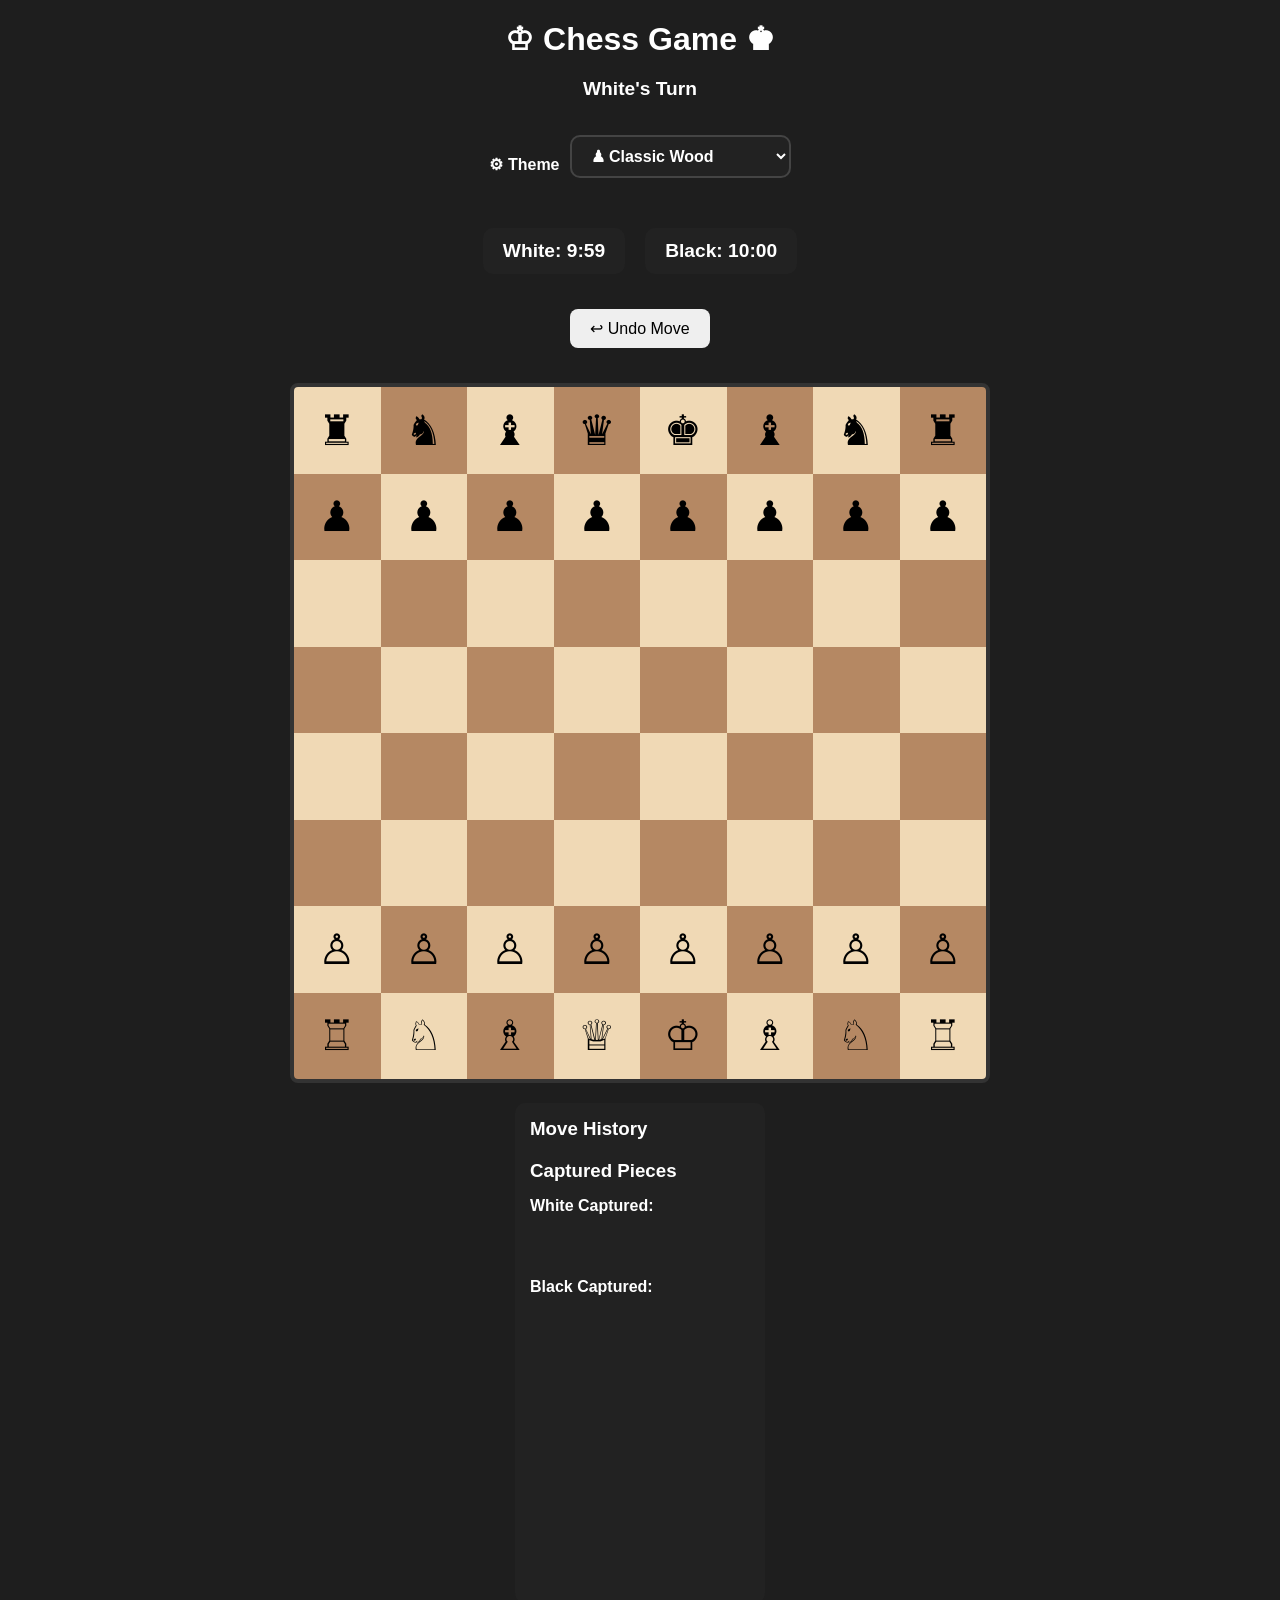
==== game.html @ bbd8d85f "initial commit" ====
<!DOCTYPE html>
<html lang="en">
<head>
    <meta charset="UTF-8">
    <meta name="viewport" content="width=device-width, initial-scale=1.0">
    <title>Chess Game</title>
    <link rel="icon" href="favicon.ico">
    <link rel="stylesheet" href="CSS/style.css">
</head>
<body>

    <div class="game-container">
        <h1>♔ Chess Game ♚</h1>

        <div id="turnDisplay">White's Turn</div>

<div class="theme-container">

    <label for="themeSelect" class="theme-label">
        ⚙ Theme
    </label>

    <select id="themeSelect">

        <option value="classic">
            ♟ Classic Wood
        </option>

        <option value="dark">
            🌙 Dark Mode
        </option>

        <option value="blue">
            🔵 Blue Tournament
        </option>

        <option value="green">
            🟢 Green Tournament
        </option>

    </select>

</div>

    <div id="clockContainer">

    <div class="clock-box">
        White: <span id="whiteClock">10:00</span>
    </div>

    <div class="clock-box">
        Black: <span id="blackClock">10:00</span>
    </div>

</div>

    <button id="undoBtn"
        onclick="undoMove()">
    ↩ Undo Move
    </button>

    <div id="chessboard"></div>

    <div id="historyPanel">

        <h3>Move History</h3>

        <ul id="historyList"></ul>

        <div id="capturedPanel">

    <h3>Captured Pieces</h3>

    <div>
        <strong>White Captured:</strong>
        <div id="whiteCaptured"></div>
    </div>

    <br>

    <div>
        <strong>Black Captured:</strong>
        <div id="blackCaptured"></div>
    </div>

</div>

    </div>

</div>
    </div>

    <script src="JS/app.js"></script>

    <div id="gameOverModal" class="modal">

    <div class="modal-content">

        <h1 id="resultTitle">🏆 Game Over</h1>

        <p id="resultMessage"></p>

        <div class="modal-buttons">

            <button onclick="startNewGame()">
                New Game
            </button>

            <button onclick="goHome()">
                Home
            </button>

        </div>

    </div>

</div>

</body>
</html>
---- CSS/style.css ----
:root{

    --light-square:#f0d9b5;
    --dark-square:#b58863;

    --bg-color:#1e1e1e;
    --panel-color:#222;

}

*{
    margin:0;
    padding:0;
    box-sizing:border-box;
}

body{
    min-height:100vh;
    display:flex;
    justify-content:center;
    align-items:center;
    background:var(--bg-color);
    font-family:Arial,sans-serif;
}

.game-container{
    width:100%;
    display:flex;
    flex-direction:column;
    align-items:center;
    gap:20px;
    padding:20px;
}

h1{
    color:white;
    text-align:center;
}

/* THEME SELECTOR */

#themeSelect{

    background:#222;

    color:white;

    border:2px solid #444;

    border-radius:10px;

    padding:10px 15px;

    font-size:1rem;

    font-weight:600;

    cursor:pointer;

    outline:none;

    margin-bottom:15px;

    transition:all 0.3s ease;

}

#themeSelect:hover{

    border-color:#888;

    transform:translateY(-2px);

}

#themeSelect:focus{

    border-color:#f0d9b5;

    box-shadow:0 0 10px rgba(240,217,181,0.4);

}

#themeSelect option{

    background:#222;

    color:white;

}

.theme-container{

    display:flex;

    justify-content:center;

    margin-bottom:15px;

}

.theme-label{

    color:white;

    font-weight:bold;

    margin-right:10px;

    display:flex;

    align-items:center;

}

#chessboard{
    display:grid;
    grid-template-columns:repeat(8,1fr);

    width:min(90vw,700px);
    height:min(90vw,700px);

    border:4px solid #333;

    overflow:hidden;
    border-radius:8px;
}

.square{
    display:flex;
    justify-content:center;
    align-items:center;

    aspect-ratio:1 / 1;

    font-size:clamp(20px,4vw,42px);

    cursor:pointer;

    -webkit-user-select:none;
    -moz-user-select:none;
    -ms-user-select:none;
    user-select:none;
}

.light{
    background:var(--light-square);
}

.dark{
    background:var(--dark-square);
}

.selected{
    outline:4px solid yellow;
    outline-offset:-4px;
}

.valid-move{
    position:relative;
}

.valid-move::after{
    content:"";
    width:18px;
    height:18px;
    border-radius:50%;

    background:rgba(0,0,0,0.4);

    position:absolute;
}

.dark.valid-move::after{
    background:rgba(255,255,255,0.5);
}

@media(max-width:600px){

    h1{
        font-size:1.5rem;
    }
    #chessboard{
    display:grid;
    grid-template-columns:repeat(8,1fr);

    width:min(95vw,600px);
    height:min(95vw,600px);

    border:4px solid #333;
}

}
.selected{
    outline:4px solid yellow;
    outline-offset:-4px;
}

.valid-move{
    position:relative;
}

.valid-move::after{
    content:"";
    width:18px;
    height:18px;
    border-radius:50%;
    background:rgba(0,0,0,0.4);

    position:absolute;
}

.dark.valid-move::after{
    background:rgba(255,255,255,0.5);
}

#turnDisplay{
    color:white;
    font-size:1.2rem;
    font-weight:bold;
    margin-bottom:15px;
}

.game-layout{

    display:flex;

    gap:20px;

    align-items:flex-start;

    flex-wrap:wrap;
}

#historyPanel{

    width:250px;

    min-height:500px;

    background:var(--panel-color);

    color:white;

    padding:15px;

    border-radius:10px;

    overflow-y:auto;
}

#historyPanel h3{

    margin-bottom:15px;
}

#historyList{

    list-style:none;
}

#historyList li{

    padding:8px;

    border-bottom:1px solid #444;
}

#capturedPanel{

    margin-top:20px;

    color:white;
}

#whiteCaptured,
#blackCaptured{

    font-size:1.8rem;

    min-height:40px;

    margin-top:5px;
}

#clockContainer{

    display:flex;

    gap:20px;

    justify-content:center;

    margin-bottom:15px;

    flex-wrap:wrap;
}

.clock-box{

    background:#222;

    color:white;

    padding:12px 20px;

    border-radius:10px;

    font-size:1.2rem;

    font-weight:bold;
}

.modal{

    position:fixed;
    inset:0;

    background:rgba(0,0,0,.8);

    display:none;

    justify-content:center;
    align-items:center;

    z-index:9999;
}

.modal-content{

    background:#222;

    color:white;

    padding:30px;

    border-radius:15px;

    text-align:center;

    min-width:300px;
}

.modal-buttons{

    margin-top:20px;

    display:flex;

    gap:15px;

    justify-content:center;
}
#undoBtn{

    padding:10px 20px;

    border:none;

    border-radius:8px;

    cursor:pointer;

    font-size:1rem;

    margin-bottom:15px;
}
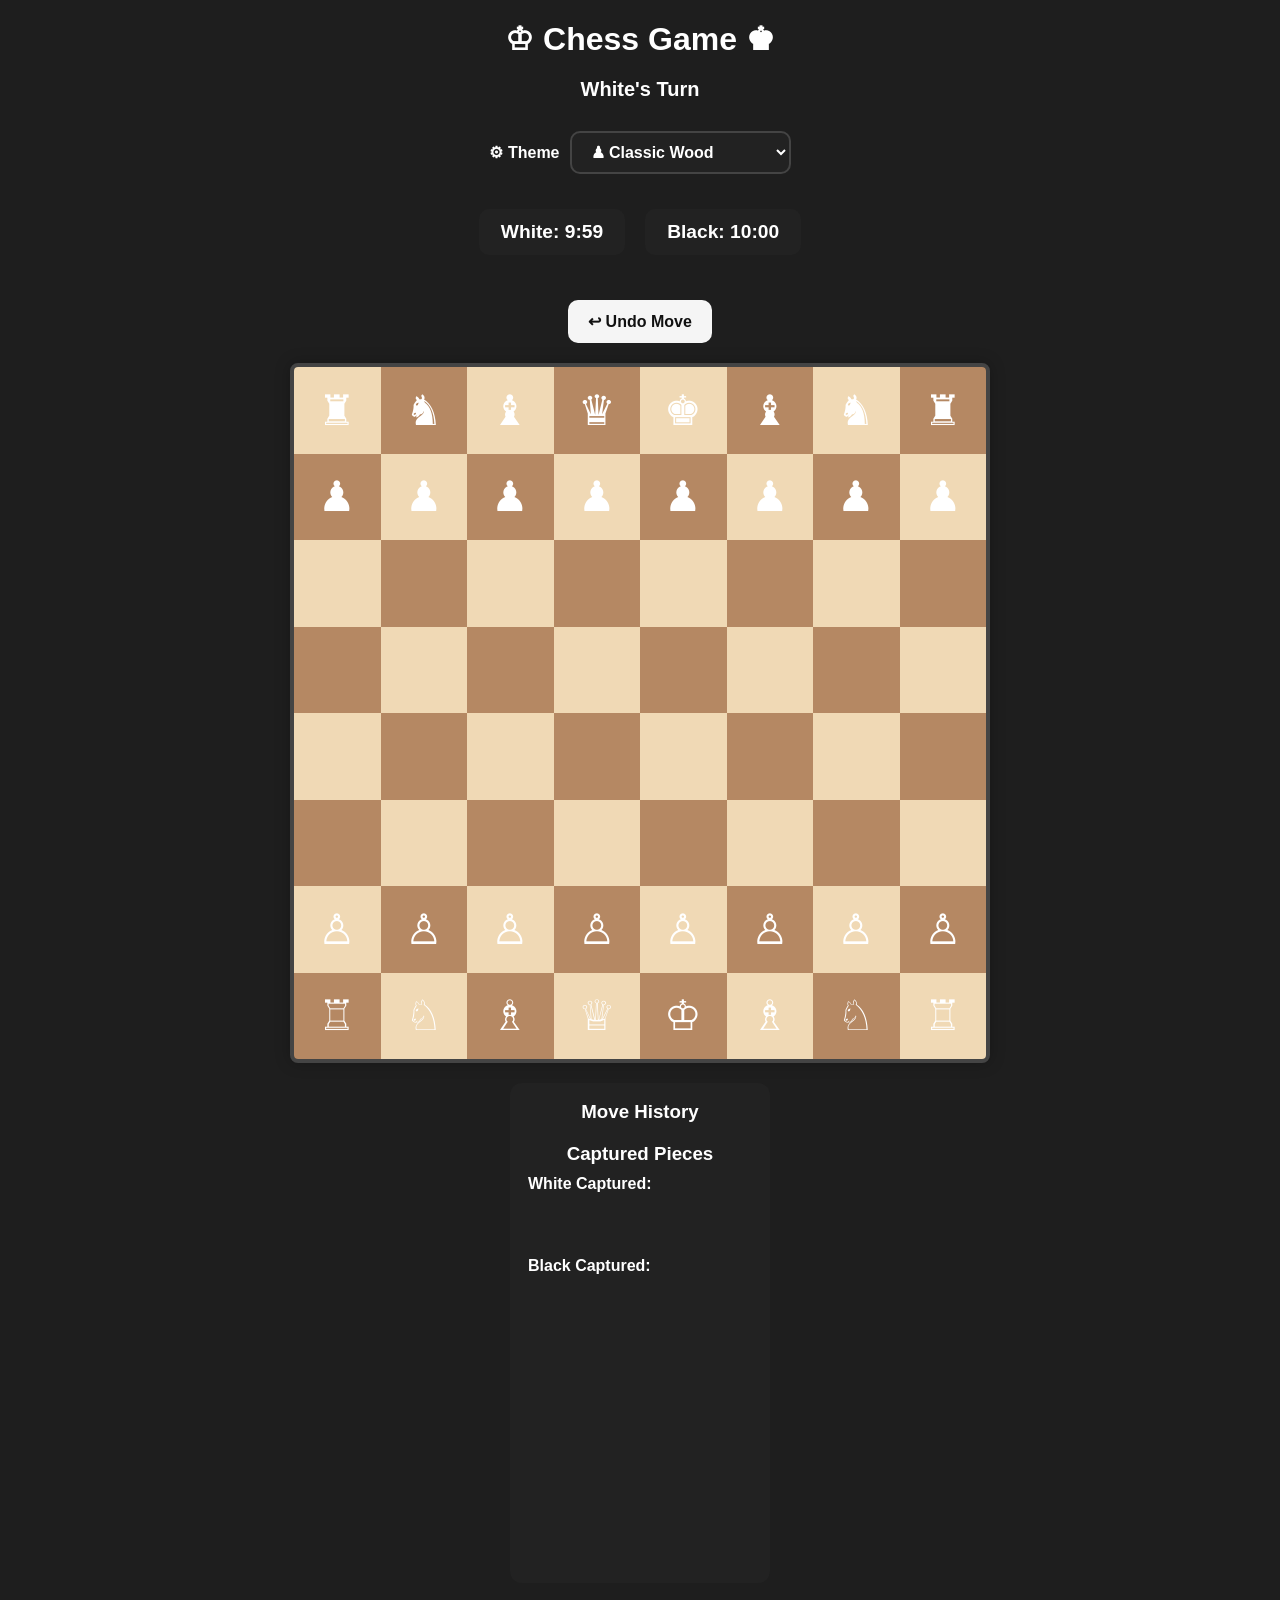
==== commit 33ad7f33: "made new changes to settings and added pieces themes" ====
--- a/game.html
+++ b/game.html
@@ -116,5 +116,8 @@
 
 </div>
 
+<script src="JS/common.js"></script>
+<script src="JS/app.js"></script>
+
 </body>
 </html>
--- a/CSS/style.css
+++ b/CSS/style.css
@@ -1,51 +1,142 @@
+/* =====================================================
+    GLOBAL VARIABLES
+===================================================== */
+
 :root{
 
+    /* Board Colors */
     --light-square:#f0d9b5;
     --dark-square:#b58863;
 
-    --bg-color:#1e1e1e;
-    --panel-color:#222;
-
-}
+    /* Site Colors */
+    --bg:#1e1e1e;
+    --panel:#222;
+    --panel-light:#2d2d2d;
+    --text:#ffffff;
+    --border:#444;
+    --button-bg:#f5f5f5;
+    --button-text:#111;
+}
+
+/* Light Theme */
+
+body.light-mode{
+
+    --bg:#ececec;
+    --panel:#ffffff;
+    --panel-light:#f7f7f7;
+    --text:#222222;
+    --border:#c8c8c8;
+    --button-bg:#333333;
+    --button-text:#ffffff;
+
+}
+
+/* =====================================================
+    RESET
+===================================================== */
 
 *{
+
     margin:0;
     padding:0;
     box-sizing:border-box;
-}
+
+}
+
+/* =====================================================
+    BODY
+===================================================== */
 
 body{
+
     min-height:100vh;
+
     display:flex;
+
     justify-content:center;
+
     align-items:center;
-    background:var(--bg-color);
+
+    background:var(--bg);
+
+    color:var(--text);
+
     font-family:Arial,sans-serif;
-}
+
+    transition:
+        background .3s ease,
+        color .3s ease;
+
+}
+
+/* =====================================================
+    MAIN GAME CONTAINER
+===================================================== */
 
 .game-container{
+
     width:100%;
+
     display:flex;
+
     flex-direction:column;
+
     align-items:center;
+
     gap:20px;
+
     padding:20px;
-}
+
+    background:transparent;
+
+}
+
+/* =====================================================
+    HEADINGS
+===================================================== */
 
 h1{
-    color:white;
+
+    color:var(--text);
+
     text-align:center;
-}
-
-/* THEME SELECTOR */
+
+}
+
+/* =====================================================
+    THEME SELECTOR
+===================================================== */
+
+.theme-container{
+
+    display:flex;
+
+    align-items:center;
+
+    justify-content:center;
+
+    gap:10px;
+
+    margin-bottom:15px;
+
+}
+
+.theme-label{
+
+    color:var(--text);
+
+    font-weight:bold;
+
+}
 
 #themeSelect{
 
-    background:#222;
-
-    color:white;
-
-    border:2px solid #444;
+    background:var(--panel);
+
+    color:var(--text);
+
+    border:2px solid var(--border);
 
     border-radius:10px;
 
@@ -59,218 +150,247 @@
 
     outline:none;
 
+    transition:.25s;
+
+}
+
+#themeSelect:hover{
+
+    border-color:#888;
+
+    transform:translateY(-2px);
+
+}
+
+#themeSelect:focus{
+
+    border-color:#f0d9b5;
+
+    box-shadow:0 0 10px rgba(240,217,181,.4);
+
+}
+
+#themeSelect option{
+
+    background:var(--panel);
+
+    color:var(--text);
+
+}
+
+/* =====================================================
+    CHESS BOARD
+===================================================== */
+
+#chessboard{
+
+    display:grid;
+
+    grid-template-columns:repeat(8,1fr);
+
+    width:min(90vw,700px);
+
+    height:min(90vw,700px);
+
+    border:4px solid var(--border);
+
+    border-radius:8px;
+
+    overflow:hidden;
+
+    box-shadow:0 0 15px rgba(0,0,0,.25);
+
+    transition:.3s;
+
+}
+/* =====================================================
+    BOARD SQUARES
+===================================================== */
+
+.square{
+
+    display:flex;
+
+    justify-content:center;
+
+    align-items:center;
+
+    aspect-ratio:1/1;
+
+    font-size:clamp(20px,4vw,42px);
+
+    cursor:pointer;
+
+    transition:
+        background .2s,
+        transform .15s;
+
+    user-select:none;
+
+}
+
+.square:hover{
+
+    transform:scale(1.03);
+
+}
+
+.light{
+
+    background:var(--light-square);
+
+}
+
+.dark{
+
+    background:var(--dark-square);
+
+}
+
+/* =====================================================
+    SELECTED PIECE
+===================================================== */
+
+.selected{
+
+    outline:4px solid #ffd700;
+
+    outline-offset:-4px;
+
+}
+
+/* =====================================================
+    LEGAL MOVE DOT
+===================================================== */
+
+.valid-move{
+
+    position:relative;
+
+}
+
+.valid-move::after{
+
+    content:"";
+
+    width:18px;
+
+    height:18px;
+
+    border-radius:50%;
+
+    background:rgba(0,0,0,.35);
+
+    position:absolute;
+
+}
+
+.dark.valid-move::after{
+
+    background:rgba(255,255,255,.55);
+
+}
+
+/* =====================================================
+    TURN DISPLAY
+===================================================== */
+
+#turnDisplay{
+
+    color:var(--text);
+
+    font-size:1.25rem;
+
+    font-weight:bold;
+
+    margin-bottom:10px;
+
+    transition:.3s;
+
+}
+
+/* =====================================================
+    MAIN GAME LAYOUT
+===================================================== */
+
+.game-layout{
+
+    display:flex;
+
+    justify-content:center;
+
+    align-items:flex-start;
+
+    gap:20px;
+
+    flex-wrap:wrap;
+
+}
+
+/* =====================================================
+    HISTORY PANEL
+===================================================== */
+
+#historyPanel{
+
+    width:260px;
+
+    min-height:500px;
+
+    background:var(--panel);
+
+    color:var(--text);
+
+    border-radius:12px;
+
+    padding:18px;
+
+    overflow-y:auto;
+
+    transition:.3s;
+
+}
+
+#historyPanel h3{
+
     margin-bottom:15px;
 
-    transition:all 0.3s ease;
-
-}
-
-#themeSelect:hover{
-
-    border-color:#888;
-
-    transform:translateY(-2px);
-
-}
-
-#themeSelect:focus{
-
-    border-color:#f0d9b5;
-
-    box-shadow:0 0 10px rgba(240,217,181,0.4);
-
-}
-
-#themeSelect option{
-
-    background:#222;
-
-    color:white;
-
-}
-
-.theme-container{
-
-    display:flex;
-
-    justify-content:center;
-
-    margin-bottom:15px;
-
-}
-
-.theme-label{
-
-    color:white;
-
-    font-weight:bold;
-
-    margin-right:10px;
-
-    display:flex;
-
-    align-items:center;
-
-}
-
-#chessboard{
-    display:grid;
-    grid-template-columns:repeat(8,1fr);
-
-    width:min(90vw,700px);
-    height:min(90vw,700px);
-
-    border:4px solid #333;
-
-    overflow:hidden;
-    border-radius:8px;
-}
-
-.square{
-    display:flex;
-    justify-content:center;
-    align-items:center;
-
-    aspect-ratio:1 / 1;
-
-    font-size:clamp(20px,4vw,42px);
-
-    cursor:pointer;
-
-    -webkit-user-select:none;
-    -moz-user-select:none;
-    -ms-user-select:none;
-    user-select:none;
-}
-
-.light{
-    background:var(--light-square);
-}
-
-.dark{
-    background:var(--dark-square);
-}
-
-.selected{
-    outline:4px solid yellow;
-    outline-offset:-4px;
-}
-
-.valid-move{
-    position:relative;
-}
-
-.valid-move::after{
-    content:"";
-    width:18px;
-    height:18px;
-    border-radius:50%;
-
-    background:rgba(0,0,0,0.4);
-
-    position:absolute;
-}
-
-.dark.valid-move::after{
-    background:rgba(255,255,255,0.5);
-}
-
-@media(max-width:600px){
-
-    h1{
-        font-size:1.5rem;
-    }
-    #chessboard{
-    display:grid;
-    grid-template-columns:repeat(8,1fr);
-
-    width:min(95vw,600px);
-    height:min(95vw,600px);
-
-    border:4px solid #333;
-}
-
-}
-.selected{
-    outline:4px solid yellow;
-    outline-offset:-4px;
-}
-
-.valid-move{
-    position:relative;
-}
-
-.valid-move::after{
-    content:"";
-    width:18px;
-    height:18px;
-    border-radius:50%;
-    background:rgba(0,0,0,0.4);
-
-    position:absolute;
-}
-
-.dark.valid-move::after{
-    background:rgba(255,255,255,0.5);
-}
-
-#turnDisplay{
-    color:white;
-    font-size:1.2rem;
-    font-weight:bold;
-    margin-bottom:15px;
-}
-
-.game-layout{
-
-    display:flex;
-
-    gap:20px;
-
-    align-items:flex-start;
-
-    flex-wrap:wrap;
-}
-
-#historyPanel{
-
-    width:250px;
-
-    min-height:500px;
-
-    background:var(--panel-color);
-
-    color:white;
-
-    padding:15px;
-
-    border-radius:10px;
-
-    overflow-y:auto;
-}
-
-#historyPanel h3{
-
-    margin-bottom:15px;
+    text-align:center;
+
 }
 
 #historyList{
 
     list-style:none;
+
 }
 
 #historyList li{
 
     padding:8px;
 
-    border-bottom:1px solid #444;
-}
+    border-bottom:1px solid var(--border);
+
+    line-height:1.5;
+
+}
+
+/* =====================================================
+    CAPTURED PIECES
+===================================================== */
 
 #capturedPanel{
 
     margin-top:20px;
 
-    color:white;
+    color:var(--text);
+
+}
+
+#capturedPanel h3{
+
+    margin-bottom:10px;
+
 }
 
 #whiteCaptured,
@@ -280,88 +400,848 @@
 
     min-height:40px;
 
-    margin-top:5px;
-}
+    margin-top:6px;
+
+}
+
+/* =====================================================
+    CHESS CLOCK
+===================================================== */
 
 #clockContainer{
 
     display:flex;
 
+    justify-content:center;
+
+    align-items:center;
+
     gap:20px;
 
+    margin-bottom:15px;
+
+    flex-wrap:wrap;
+
+}
+
+.clock-box{
+
+    background:var(--panel);
+
+    color:var(--text);
+
+    padding:12px 22px;
+
+    border-radius:10px;
+
+    font-size:1.2rem;
+
+    font-weight:bold;
+
+    transition:.3s;
+
+}
+
+/* =====================================================
+    GAME OVER MODAL
+===================================================== */
+
+.modal{
+
+    position:fixed;
+
+    inset:0;
+
+    display:none;
+
     justify-content:center;
 
+    align-items:center;
+
+    background:rgba(0,0,0,.75);
+
+    backdrop-filter:blur(5px);
+
+    z-index:9999;
+
+}
+
+.modal-content{
+
+    width:min(90vw,420px);
+
+    background:var(--panel);
+
+    color:var(--text);
+
+    border-radius:15px;
+
+    padding:30px;
+
+    text-align:center;
+
+    box-shadow:0 15px 35px rgba(0,0,0,.4);
+
+    animation:popup .25s ease;
+
+}
+
+.modal-content h2{
+
     margin-bottom:15px;
 
+}
+
+.modal-content p{
+
+    margin-bottom:20px;
+
+    line-height:1.5;
+
+}
+
+/* =====================================================
+    MODAL BUTTONS
+===================================================== */
+
+.modal-buttons{
+
+    display:flex;
+
+    justify-content:center;
+
     flex-wrap:wrap;
-}
-
-.clock-box{
+
+    gap:15px;
+
+}
+
+.modal-buttons button{
+
+    padding:12px 22px;
+
+}
+
+/* =====================================================
+    ALL BUTTONS
+===================================================== */
+
+button{
+
+    background:var(--button-bg);
+
+    color:var(--button-text);
+
+    border:none;
+
+    border-radius:10px;
+
+    padding:12px 20px;
+
+    cursor:pointer;
+
+    font-size:1rem;
+
+    font-weight:600;
+
+    transition:
+        background .25s,
+        transform .2s;
+
+}
+
+button:hover{
+
+    transform:translateY(-2px);
+
+    opacity:.9;
+
+}
+
+button:active{
+
+    transform:scale(.96);
+
+}
+
+/* =====================================================
+    GAME CONTROL BUTTONS
+===================================================== */
+
+#undoBtn,
+#newGameBtn,
+#homeBtn{
+
+    margin-top:10px;
+
+}
+
+.controls{
+
+    display:flex;
+
+    justify-content:center;
+
+    gap:15px;
+
+    flex-wrap:wrap;
+
+}
+
+/* =====================================================
+    INPUTS
+===================================================== */
+
+select,
+input[type="range"]{
+
+    transition:.3s;
+
+}
+
+/* =====================================================
+    SCROLLBAR
+===================================================== */
+
+#historyPanel::-webkit-scrollbar{
+
+    width:8px;
+
+}
+
+#historyPanel::-webkit-scrollbar-thumb{
+
+    background:#666;
+
+    border-radius:10px;
+
+}
+
+body.light-mode #historyPanel::-webkit-scrollbar-thumb{
+
+    background:#aaa;
+
+}
+
+/* =====================================================
+    ANIMATIONS
+===================================================== */
+
+@keyframes popup{
+
+    from{
+
+        opacity:0;
+
+        transform:scale(.8);
+
+    }
+
+    to{
+
+        opacity:1;
+
+        transform:scale(1);
+
+    }
+
+}
+
+/* =====================================================
+    RESPONSIVE
+===================================================== */
+
+@media (max-width:900px){
+
+    .game-layout{
+
+        flex-direction:column;
+
+        align-items:center;
+
+    }
+
+    #historyPanel{
+
+        width:min(95vw,500px);
+
+        min-height:auto;
+
+    }
+
+}
+
+@media (max-width:600px){
+
+    h1{
+
+        font-size:1.5rem;
+
+    }
+
+    #chessboard{
+
+        width:95vw;
+
+        height:95vw;
+
+    }
+
+    .clock-box{
+
+        width:140px;
+
+        text-align:center;
+
+    }
+
+    .modal-content{
+
+        padding:20px;
+
+    }
+
+}
+
+/* =====================================================
+    BOARD THEMES
+===================================================== */
+
+/* CLASSIC */
+
+body.classic-board{
+
+    --light-square:#f0d9b5;
+    --dark-square:#b58863;
+
+}
+
+/* BLUE */
+
+body.blue-board{
+
+    --light-square:#dce9ff;
+    --dark-square:#5b7db1;
+
+}
+
+/* GREEN */
+
+body.green-board{
+
+    --light-square:#eef6dc;
+    --dark-square:#5d8a47;
+
+}
+
+/* TOURNAMENT */
+
+body.tournament-board{
+
+    --light-square:#f4f4f4;
+    --dark-square:#777;
+
+}
+
+/* Classic Wood */
+
+body.classic-board .square{
+
+    color:#111;
+
+}
+
+/* Blue */
+
+body.blue-board .square{
+
+    color:#111;
+
+}
+
+/* Green */
+
+body.green-board .square{
+
+    color:#111;
+
+}
+
+/* Dark board */
+
+body.dark-board .square{
+
+    color:white;
+
+}
+
+/* =====================================================
+    TRANSITIONS
+===================================================== */
+
+body,
+.game-container,
+#historyPanel,
+.clock-box,
+.modal-content,
+button,
+.square{
+
+    transition:
+
+        background .3s ease,
+
+        color .3s ease,
+
+        border-color .3s ease,
+
+        box-shadow .3s ease,
+
+        transform .2s ease;
+
+}
+
+/* =====================================================
+    BUTTON STATES
+===================================================== */
+
+button:focus{
+
+    outline:none;
+
+    box-shadow:0 0 10px rgba(255,215,0,.5);
+
+}
+
+button:disabled{
+
+    opacity:.6;
+
+    cursor:not-allowed;
+
+}
+
+/* =====================================================
+    THEME DROPDOWN
+===================================================== */
+
+body.dark-mode #themeSelect{
 
     background:#222;
 
     color:white;
 
-    padding:12px 20px;
-
-    border-radius:10px;
-
-    font-size:1.2rem;
+}
+
+body.light-mode #themeSelect{
+
+    background:white;
+
+    color:#222;
+
+    border:2px solid #bbb;
+
+}
+
+body.light-mode #themeSelect option{
+
+    background:white;
+
+    color:#222;
+
+}
+
+/* =====================================================
+    MOVE HIGHLIGHTS
+===================================================== */
+
+.selected{
+
+    animation:selectedPulse .8s infinite alternate;
+
+}
+
+@keyframes selectedPulse{
+
+    from{
+
+        outline-color:#ffd700;
+
+    }
+
+    to{
+
+        outline-color:#ff9800;
+
+    }
+
+}
+
+/* =====================================================
+    CHECK HIGHLIGHT
+===================================================== */
+
+.in-check{
+
+    animation:checkFlash .8s infinite;
+
+}
+
+@keyframes checkFlash{
+
+    0%{
+
+        background:#ff5555;
+
+    }
+
+    50%{
+
+        background:#ff0000;
+
+    }
+
+    100%{
+
+        background:#ff5555;
+
+    }
+
+}
+
+/* =====================================================
+    LAST MOVE
+===================================================== */
+
+.last-move{
+
+    box-shadow:
+
+        inset 0 0 0 4px
+
+        rgba(255,255,0,.5);
+
+}
+
+/* =====================================================
+    LINKS
+===================================================== */
+
+a{
+
+    color:inherit;
+
+    text-decoration:none;
+
+}
+
+a:hover{
+
+    text-decoration:underline;
+
+}
+
+/* =====================================================
+    TEXT SELECTION
+===================================================== */
+
+::selection{
+
+    background:#ffd54f;
+
+    color:black;
+
+}
+
+/* =====================================================
+    GLOBAL PAGE CARDS
+===================================================== */
+
+.page-container{
+
+    width:min(95vw,1200px);
+
+    margin:auto;
+
+    transition:.3s;
+
+}
+
+/* =====================================================
+    PANELS
+===================================================== */
+
+.panel{
+
+    background:var(--panel);
+
+    color:var(--text);
+
+    border-radius:12px;
+
+    padding:20px;
+
+    box-shadow:0 8px 18px rgba(0,0,0,.2);
+
+}
+
+/* =====================================================
+    HISTORY SCROLL
+===================================================== */
+
+#historyPanel{
+
+    scrollbar-width:thin;
+
+    scrollbar-color:#777 transparent;
+
+}
+
+body.light-mode #historyPanel{
+
+    scrollbar-color:#bbb transparent;
+
+}
+
+/* =====================================================
+    CAPTURED PIECES
+===================================================== */
+
+#whiteCaptured span,
+#blackCaptured span{
+
+    transition:.25s;
+
+}
+
+#whiteCaptured span:hover,
+#blackCaptured span:hover{
+
+    transform:scale(1.2);
+
+}
+
+/* =====================================================
+    CLOCK
+===================================================== */
+
+.clock-box.active{
+
+    border:3px solid gold;
+
+    box-shadow:0 0 15px gold;
+
+}
+
+/* =====================================================
+    CHECKMATE MESSAGE
+===================================================== */
+
+.game-over{
+
+    color:#ff4444;
 
     font-weight:bold;
-}
-
-.modal{
-
-    position:fixed;
-    inset:0;
-
-    background:rgba(0,0,0,.8);
-
-    display:none;
-
-    justify-content:center;
-    align-items:center;
-
-    z-index:9999;
-}
-
-.modal-content{
-
-    background:#222;
-
-    color:white;
-
-    padding:30px;
-
-    border-radius:15px;
-
-    text-align:center;
-
-    min-width:300px;
-}
-
-.modal-buttons{
-
-    margin-top:20px;
-
-    display:flex;
-
-    gap:15px;
-
-    justify-content:center;
-}
-#undoBtn{
-
-    padding:10px 20px;
-
-    border:none;
-
-    border-radius:8px;
-
-    cursor:pointer;
-
-    font-size:1rem;
-
-    margin-bottom:15px;
-}+
+    animation:gameOverPulse 1s infinite;
+
+}
+
+@keyframes gameOverPulse{
+
+    0%{
+
+        opacity:1;
+
+    }
+
+    50%{
+
+        opacity:.5;
+
+    }
+
+    100%{
+
+        opacity:1;
+
+    }
+
+}
+
+/* =====================================================
+    STALEMATE MESSAGE
+===================================================== */
+
+.draw{
+
+    color:#ffaa00;
+
+}
+
+/* =====================================================
+    SIDEBAR BUTTONS
+===================================================== */
+
+.controls button{
+
+    min-width:150px;
+
+}
+
+/* =====================================================
+    MOBILE
+===================================================== */
+
+@media(max-width:900px){
+
+    .controls{
+
+        width:100%;
+
+    }
+
+    .controls button{
+
+        flex:1;
+
+    }
+
+}
+
+@media(max-width:700px){
+
+    #historyPanel{
+
+        width:100%;
+
+    }
+
+    .clock-box{
+
+        width:45%;
+
+    }
+
+}
+
+@media(max-width:500px){
+
+    body{
+
+        padding:10px;
+
+    }
+
+    .game-container{
+
+        gap:12px;
+
+        padding:10px;
+
+    }
+
+    .theme-container{
+
+        flex-direction:column;
+
+        gap:8px;
+
+    }
+
+    #themeSelect{
+
+        width:100%;
+
+    }
+
+    .controls{
+
+        flex-direction:column;
+
+    }
+
+    .controls button{
+
+        width:100%;
+
+    }
+
+    .clock-box{
+
+        width:100%;
+
+        font-size:1rem;
+
+    }
+
+    #historyPanel{
+
+        min-height:250px;
+
+    }
+
+}
+
+/* =====================================================
+    LARGE MONITORS
+===================================================== */
+
+@media(min-width:1400px){
+
+    #chessboard{
+
+        width:720px;
+
+        height:720px;
+
+    }
+
+}
+
+/* =====================================================
+    ACCESSIBILITY
+===================================================== */
+
+button:focus-visible,
+select:focus-visible{
+
+    outline:3px solid #ffd700;
+
+    outline-offset:2px;
+
+}
+
+/* =====================================================
+    LOADING ANIMATION
+===================================================== */
+
+.fade-in{
+
+    animation:fadeIn .3s ease;
+
+}
+
+@keyframes fadeIn{
+
+    from{
+
+        opacity:0;
+
+        transform:translateY(15px);
+
+    }
+
+    to{
+
+        opacity:1;
+
+        transform:translateY(0);
+
+    }
+
+}
+
+/* =====================================================
+    END OF FILE
+===================================================== */
